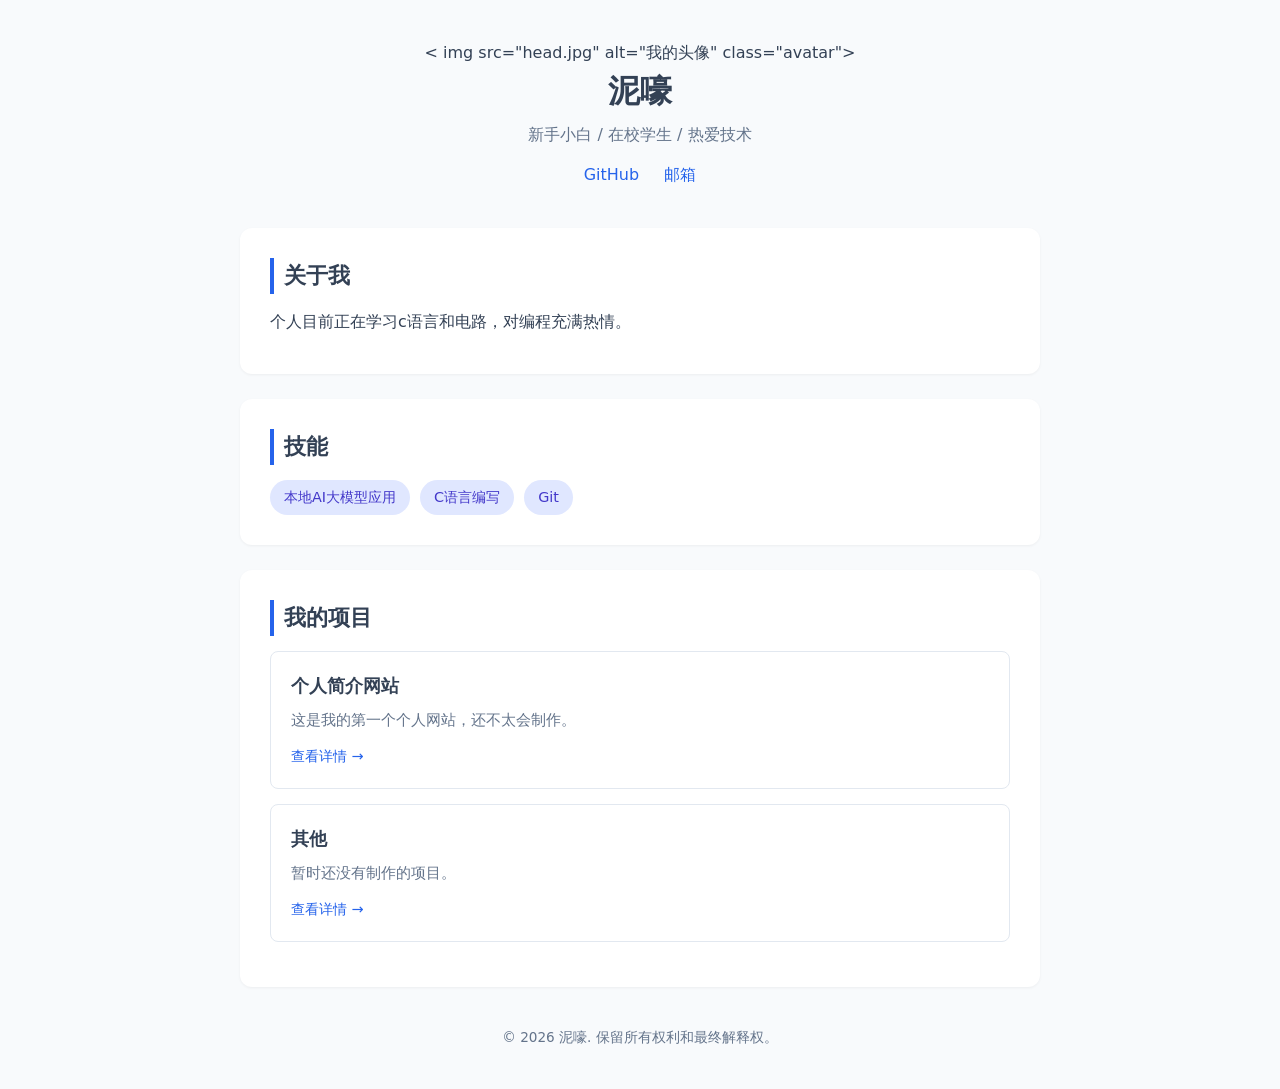
==== index.html @ 173e3781 "Add files via upload a profile for work" ====
<!DOCTYPE html>
<html lang="zh-CN">
<head>
    <meta charset="UTF-8">
    <meta name="viewport" content="width=device-width, initial-scale=1.0">
    <title>我的个人简介</title>
    <!-- 引入 CSS 文件，不需要编译 -->
    <link rel="stylesheet" href="style.css">
</head>
<body>

    <div class="container">
        <!-- 头部信息 -->
        <header class="header">
            <!-- 可以替换成你的头像图片，比如放在 wwwroot 里的 avatar.jpg -->
            < img src="head.jpg" alt="我的头像" class="avatar">
            <h1>泥嚎</h1>
            <p class="subtitle">新手小白 / 在校学生 / 热爱技术</p >
            <div class="social-links">
                <a href=" " target="_blank">GitHub</a >
                <a href="mailto:你的邮箱@example.com">邮箱</a >
            </div>
        </header>

        <!-- 关于我 -->
        <section class="section">
            <h2>关于我</h2>
            <p>个人目前正在学习c语言和电路，对编程充满热情。</p >
        </section>

        <!-- 技能 -->
        <section class="section">
            <h2>技能</h2>
            <div class="skills">
                <span class="skill-tag">本地AI大模型应用</span>
                <span class="skill-tag">C语言编写</span>
                <span class="skill-tag">Git</span>
            </div>
        </section>

        <!-- 项目/作品 -->
        <section class="section">
            <h2>我的项目</h2>
            <div class="project-card">
                <h3>个人简介网站</h3>
                <p>这是我的第一个个人网站，还不太会制作。</p >
                <a href="#" class="project-link">查看详情 →</a >
            </div>
            <div class="project-card">
                <h3>其他</h3>
                <p>暂时还没有制作的项目。</p >
                <a href="#" class="project-link">查看详情 →</a >
            </div>
        </section>
    </div>

    <!-- 页脚 -->
    <footer class="footer">
        <p>© 2026 泥嚎. 保留所有权利和最终解释权。</p >
    </footer>

</body>
</html>
---- style.css ----
/* 定义全局颜色变量，方便统一修改 */
:root {
    --primary-color: #2563eb; /* 主色调：蓝色 */
    --bg-color: #f8fafc; /* 背景色：浅灰 */
    --card-bg: #ffffff; /* 卡片背景：白色 */
    --text-color: #334155; /* 正文颜色：深灰 */
    --text-light: #64748b; /* 辅助文字颜色：浅灰 */
}

/* 基础重置 */
* {
    margin: 0;
    padding: 0;
    box-sizing: border-box;
}

body {
    font-family: system-ui, -apple-system, "Segoe UI", Roboto, "Helvetica Neue", Arial, sans-serif;
    background-color: var(--bg-color);
    color: var(--text-color);
    line-height: 1.6;
    padding: 40px 20px;
}

/* 主容器：限制最大宽度并居中 */
.container {
    max-width: 800px;
    margin: 0 auto;
}

/* 头部样式 */
.header {
    text-align: center;
    margin-bottom: 40px;
}

.avatar {
    width: 120px;
    height: 120px;
    border-radius: 50%; /* 圆形头像 */
    object-fit: cover;
    border: 4px solid var(--card-bg);
    box-shadow: 0 4px 6px -1px rgba(0, 0, 0, 0.1);
    margin-bottom: 15px;
}

.header h1 {
    font-size: 2rem;
    color: var(--text-color);
    margin-bottom: 5px;
}

.subtitle {
    color: var(--text-light);
    font-size: 1rem;
    margin-bottom: 15px;
}

/* 社交链接 */
.social-links a {
    display: inline-block;
    margin: 0 10px;
    color: var(--primary-color);
    text-decoration: none;
    font-weight: 500;
    transition: color 0.2s;
}

    .social-links a:hover {
        color: #1d4ed8; /* 悬停时颜色变深 */
        text-decoration: underline;
    }

/* 通用区块样式 */
.section {
    background-color: var(--card-bg);
    border-radius: 12px;
    padding: 30px;
    margin-bottom: 25px;
    box-shadow: 0 1px 3px rgba(0, 0, 0, 0.05);
}

    .section h2 {
        font-size: 1.4rem;
        color: var(--text-color);
        margin-bottom: 15px;
        border-left: 4px solid var(--primary-color);
        padding-left: 10px;
    }

    .section p {
        margin-bottom: 10px;
    }

/* 技能标签 */
.skills {
    display: flex;
    flex-wrap: wrap;
    gap: 10px;
}

.skill-tag {
    background-color: #e0e7ff; /* 浅蓝背景 */
    color: #4338ca; /* 深蓝文字 */
    padding: 6px 14px;
    border-radius: 20px;
    font-size: 0.9rem;
    font-weight: 500;
}

/* 项目卡片 */
.project-card {
    border: 1px solid #e2e8f0;
    border-radius: 8px;
    padding: 20px;
    margin-bottom: 15px;
    transition: transform 0.2s, box-shadow 0.2s;
}

    .project-card:hover {
        transform: translateY(-2px);
        box-shadow: 0 4px 12px rgba(0, 0, 0, 0.08);
    }

    .project-card h3 {
        font-size: 1.1rem;
        color: var(--text-color);
        margin-bottom: 8px;
    }

    .project-card p {
        color: var(--text-light);
        font-size: 0.95rem;
        margin-bottom: 10px;
    }

.project-link {
    color: var(--primary-color);
    text-decoration: none;
    font-size: 0.9rem;
    font-weight: 500;
}

/* 页脚 */
.footer {
    text-align: center;
    color: var(--text-light);
    font-size: 0.85rem;
    margin-top: 40px;
}

/* 移动端适配 */
@media (max-width: 600px) {
    body {
        padding: 20px 15px;
    }

    .section {
        padding: 20px;
    }

    .header h1 {
        font-size: 1.6rem;
    }
}
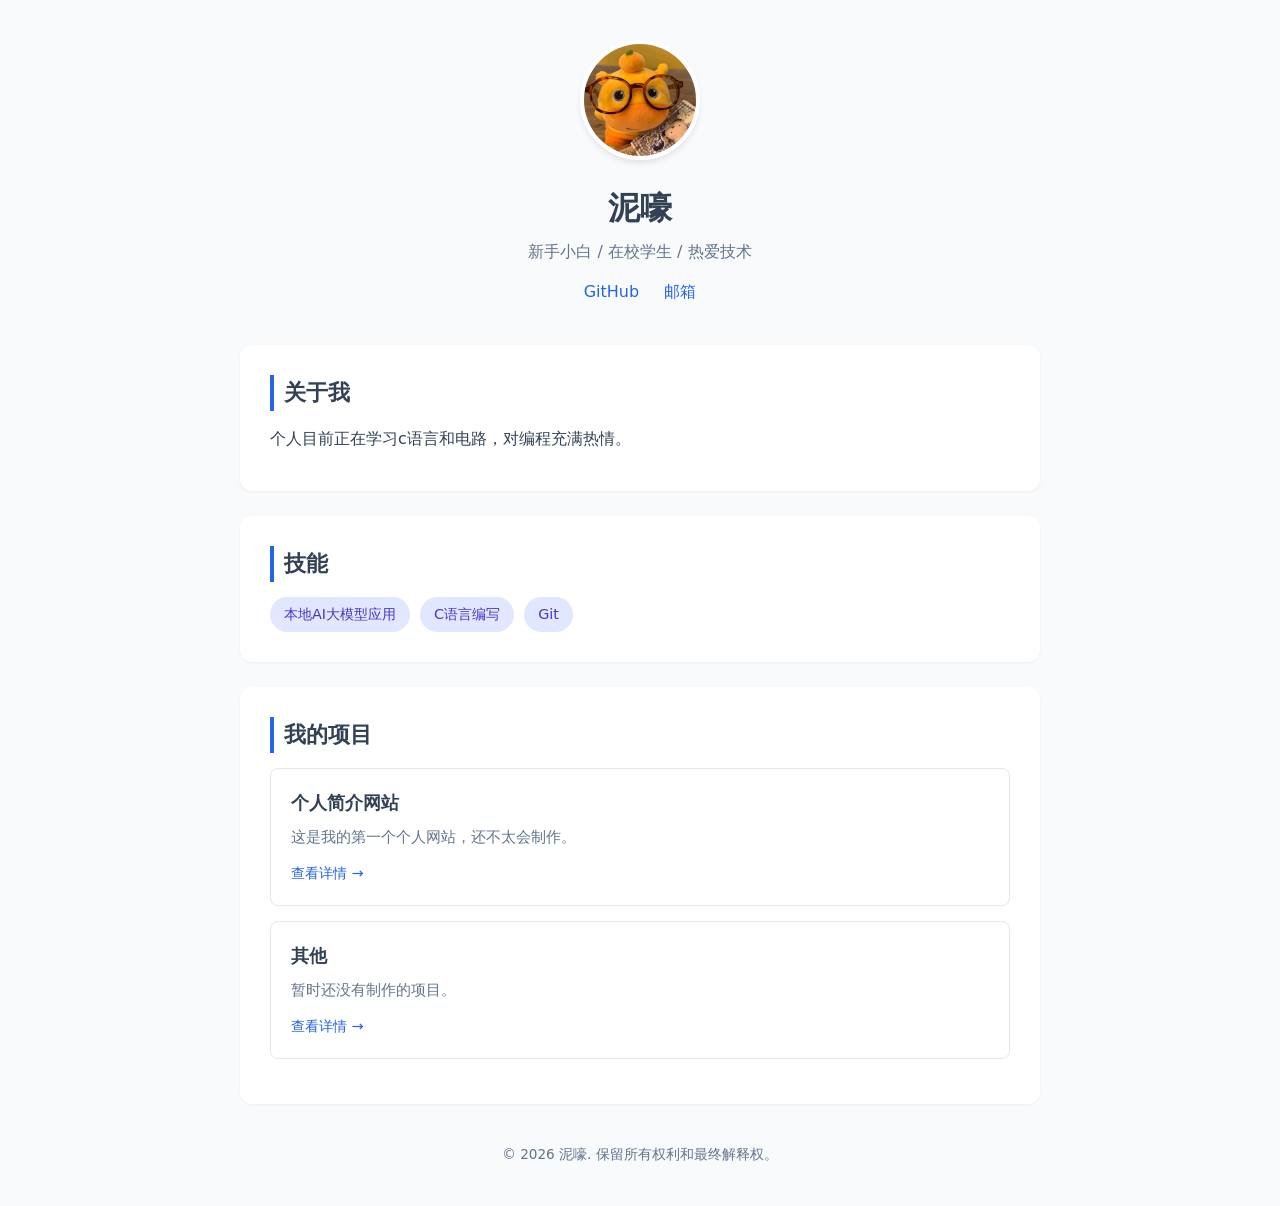
==== commit d4062119: "Update index.html" ====
--- a/index.html
+++ b/index.html
@@ -13,7 +13,7 @@
         <!-- 头部信息 -->
         <header class="header">
             <!-- 可以替换成你的头像图片，比如放在 wwwroot 里的 avatar.jpg -->
-            < img src="head.jpg" alt="我的头像" class="avatar">
+            <img src="head.jpg" alt="我的头像" class="avatar">
             <h1>泥嚎</h1>
             <p class="subtitle">新手小白 / 在校学生 / 热爱技术</p >
             <div class="social-links">
@@ -60,4 +60,4 @@
     </footer>
 
 </body>
-</html>+</html>
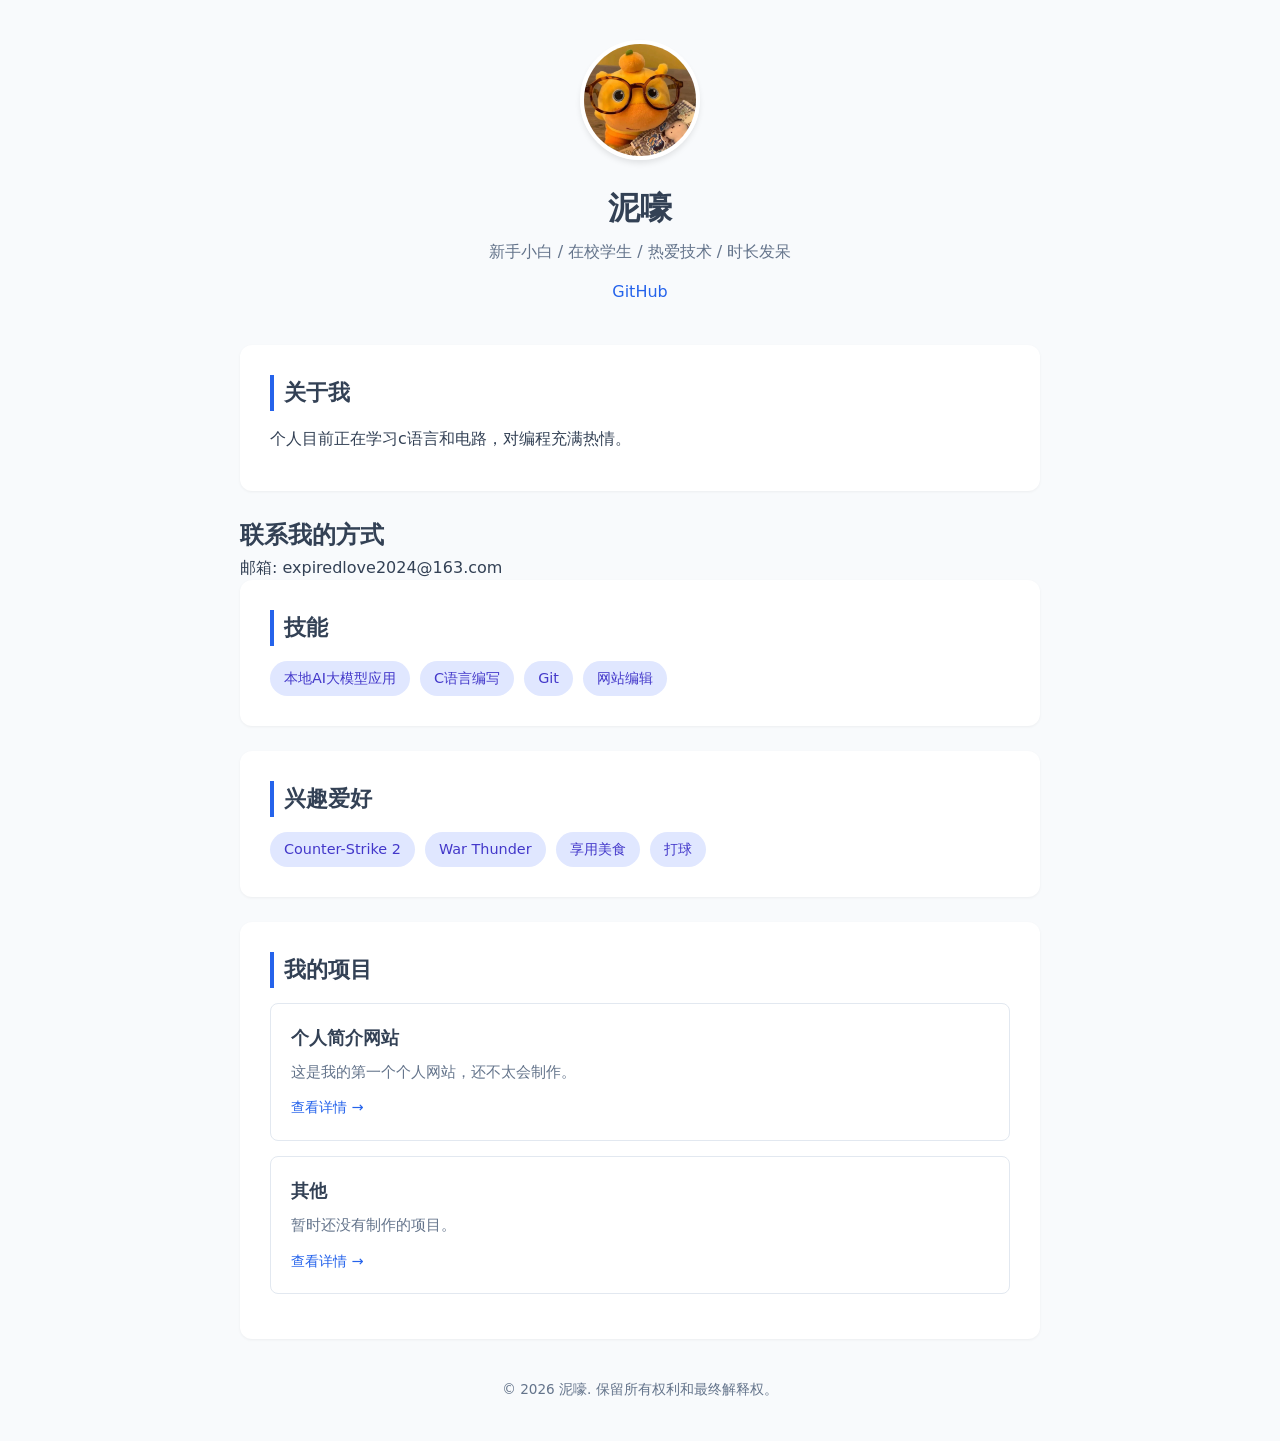
==== commit 7e11ab50: "Update index.html" ====
--- a/index.html
+++ b/index.html
@@ -3,58 +3,69 @@
 <head>
     <meta charset="UTF-8">
     <meta name="viewport" content="width=device-width, initial-scale=1.0">
-    <title>我的个人简介</title>
-    <!-- 引入 CSS 文件，不需要编译 -->
+    <title>泥嚎的个人简介</title>
     <link rel="stylesheet" href="style.css">
 </head>
 <body>
 
     <div class="container">
-        <!-- 头部信息 -->
+       
         <header class="header">
-            <!-- 可以替换成你的头像图片，比如放在 wwwroot 里的 avatar.jpg -->
+           
             <img src="head.jpg" alt="我的头像" class="avatar">
             <h1>泥嚎</h1>
-            <p class="subtitle">新手小白 / 在校学生 / 热爱技术</p >
+            <p class="subtitle">新手小白 / 在校学生 / 热爱技术 / 时长发呆</p>
             <div class="social-links">
-                <a href=" " target="_blank">GitHub</a >
-                <a href="mailto:你的邮箱@example.com">邮箱</a >
+                <a href="https://github.com/freshman-LuLu" target="_blank">GitHub</a >
+                
             </div>
         </header>
 
-        <!-- 关于我 -->
         <section class="section">
             <h2>关于我</h2>
-            <p>个人目前正在学习c语言和电路，对编程充满热情。</p >
+            <p>个人目前正在学习c语言和电路，对编程充满热情。</p>
         </section>
 
-        <!-- 技能 -->
+        <section calss="section">
+            <h2>联系我的方式</h2>
+            <p>邮箱: expiredlove2024@163.com</p>
+        </section>
+           
         <section class="section">
             <h2>技能</h2>
             <div class="skills">
                 <span class="skill-tag">本地AI大模型应用</span>
                 <span class="skill-tag">C语言编写</span>
                 <span class="skill-tag">Git</span>
+                <span class="skill-tag">网站编辑</span>
             </div>
         </section>
 
-        <!-- 项目/作品 -->
+        <section class="section">
+            <h2>兴趣爱好</h2>
+            <div class="skills">
+                <span class="skill-tag">Counter-Strike 2</span>
+                <span class="skill-tag">War Thunder</span>
+                <span class="skill-tag">享用美食</span>
+                <span class="skill-tag">打球</span>
+            </div>
+        </section>
+
         <section class="section">
             <h2>我的项目</h2>
             <div class="project-card">
                 <h3>个人简介网站</h3>
-                <p>这是我的第一个个人网站，还不太会制作。</p >
-                <a href="#" class="project-link">查看详情 →</a >
+                <p>这是我的第一个个人网站，还不太会制作。</p>
+                <a href="#" class="project-link">查看详情 →</a>
             </div>
             <div class="project-card">
                 <h3>其他</h3>
-                <p>暂时还没有制作的项目。</p >
-                <a href="#" class="project-link">查看详情 →</a >
+                <p>暂时还没有制作的项目。</p>
+                <a href="#" class="project-link">查看详情 →</a>
             </div>
         </section>
     </div>
 
-    <!-- 页脚 -->
     <footer class="footer">
         <p>© 2026 泥嚎. 保留所有权利和最终解释权。</p >
     </footer>
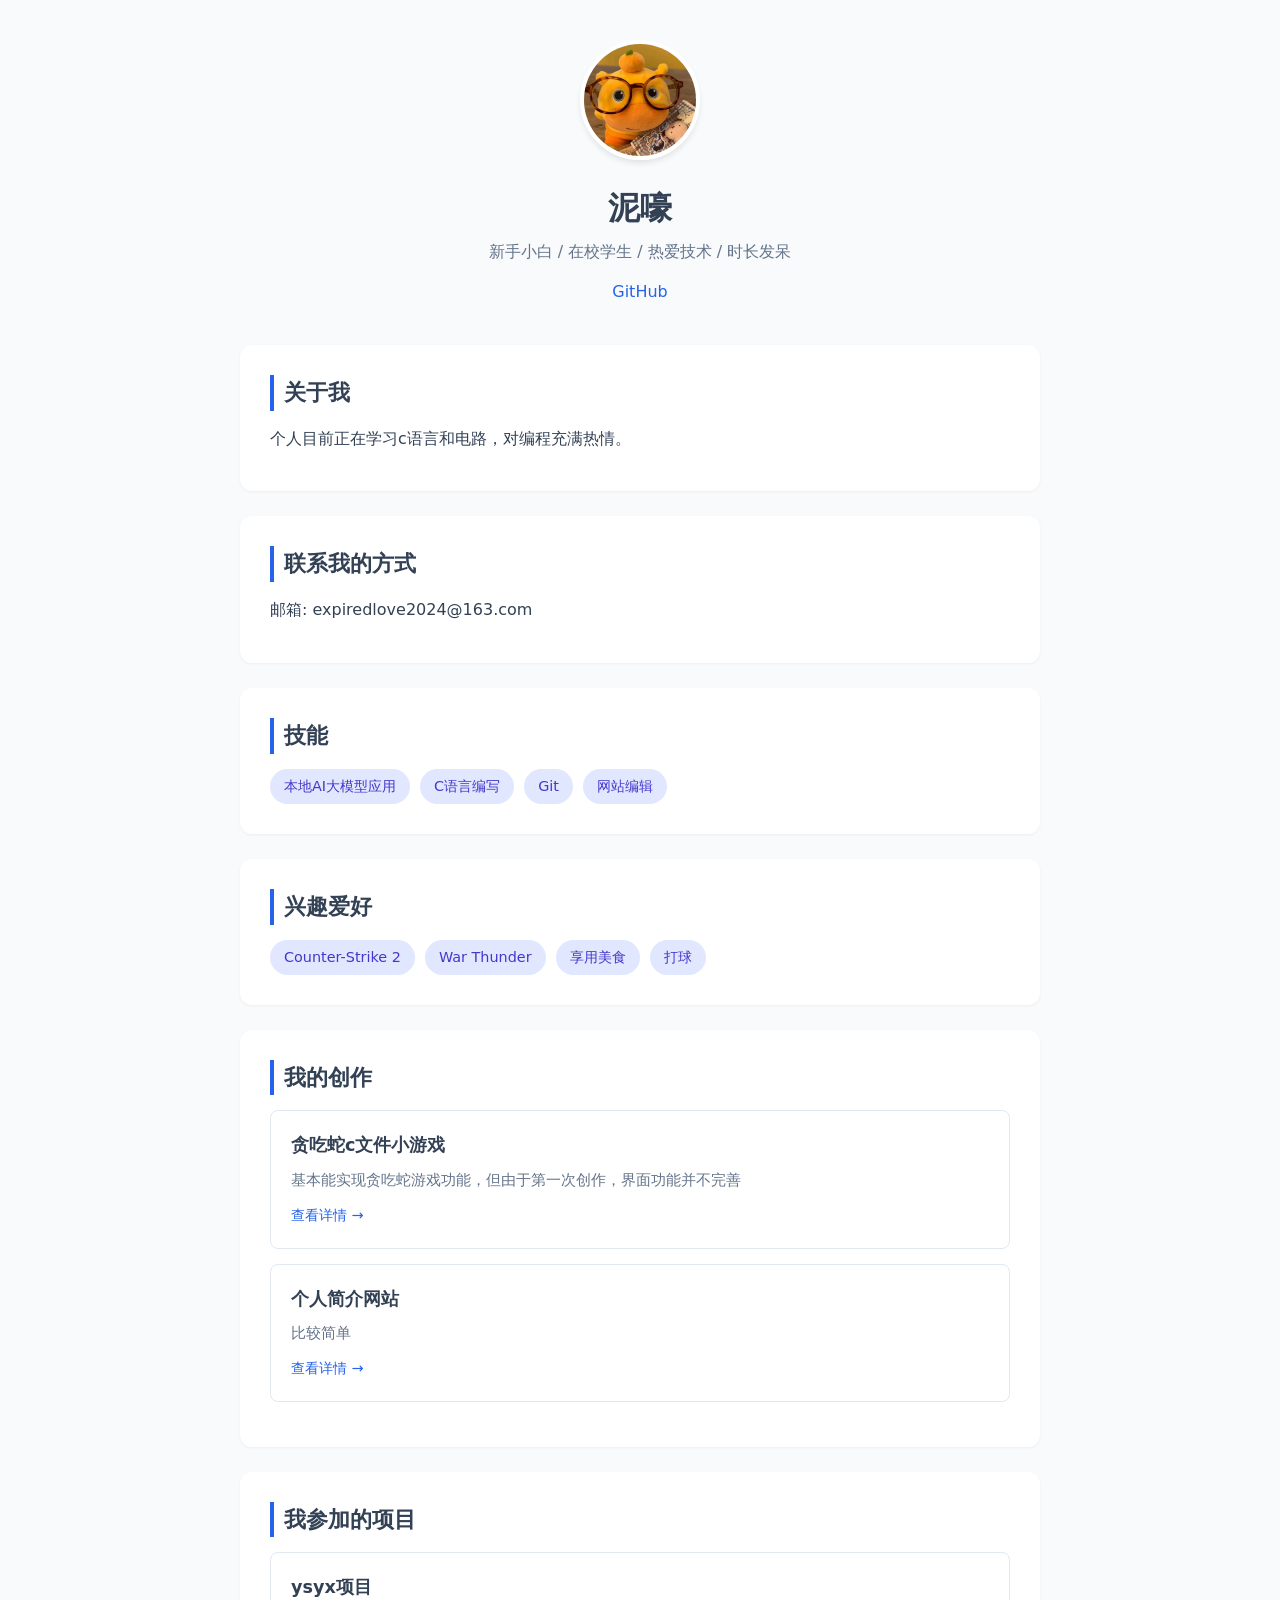
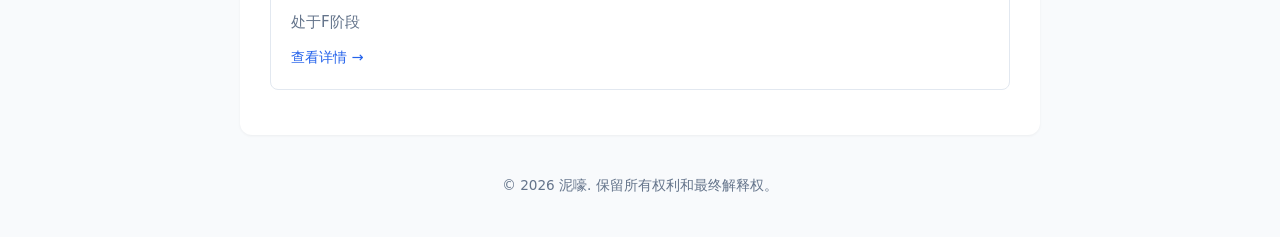
==== commit ef724a83: "Update index.html" ====
--- a/index.html
+++ b/index.html
@@ -26,7 +26,7 @@
             <p>个人目前正在学习c语言和电路，对编程充满热情。</p>
         </section>
 
-        <section calss="section">
+        <section class="section">
             <h2>联系我的方式</h2>
             <p>邮箱: expiredlove2024@163.com</p>
         </section>
@@ -52,15 +52,24 @@
         </section>
 
         <section class="section">
-            <h2>我的项目</h2>
+            <h2>我的创作</h2>
+            <div class="project-card">
+                <h3>贪吃蛇c文件小游戏</h3>
+                <p>基本能实现贪吃蛇游戏功能，但由于第一次创作，界面功能并不完善</p>
+                <a href="https://github.com/freshman-LuLu/snake.git" class="project-link">查看详情 →</a>
+            </div>
             <div class="project-card">
                 <h3>个人简介网站</h3>
-                <p>这是我的第一个个人网站，还不太会制作。</p>
-                <a href="#" class="project-link">查看详情 →</a>
+                <p>比较简单</p>
+                <a href="https://freshman-lulu.github.io/profile1/" class="project-link">查看详情 →</a>
             </div>
+        </section>
+
+              <section class="section">
+            <h2>我参加的项目</h2>
             <div class="project-card">
-                <h3>其他</h3>
-                <p>暂时还没有制作的项目。</p>
+                <h3>ysyx项目</h3>
+                <p>处于F阶段</p>
                 <a href="#" class="project-link">查看详情 →</a>
             </div>
         </section>
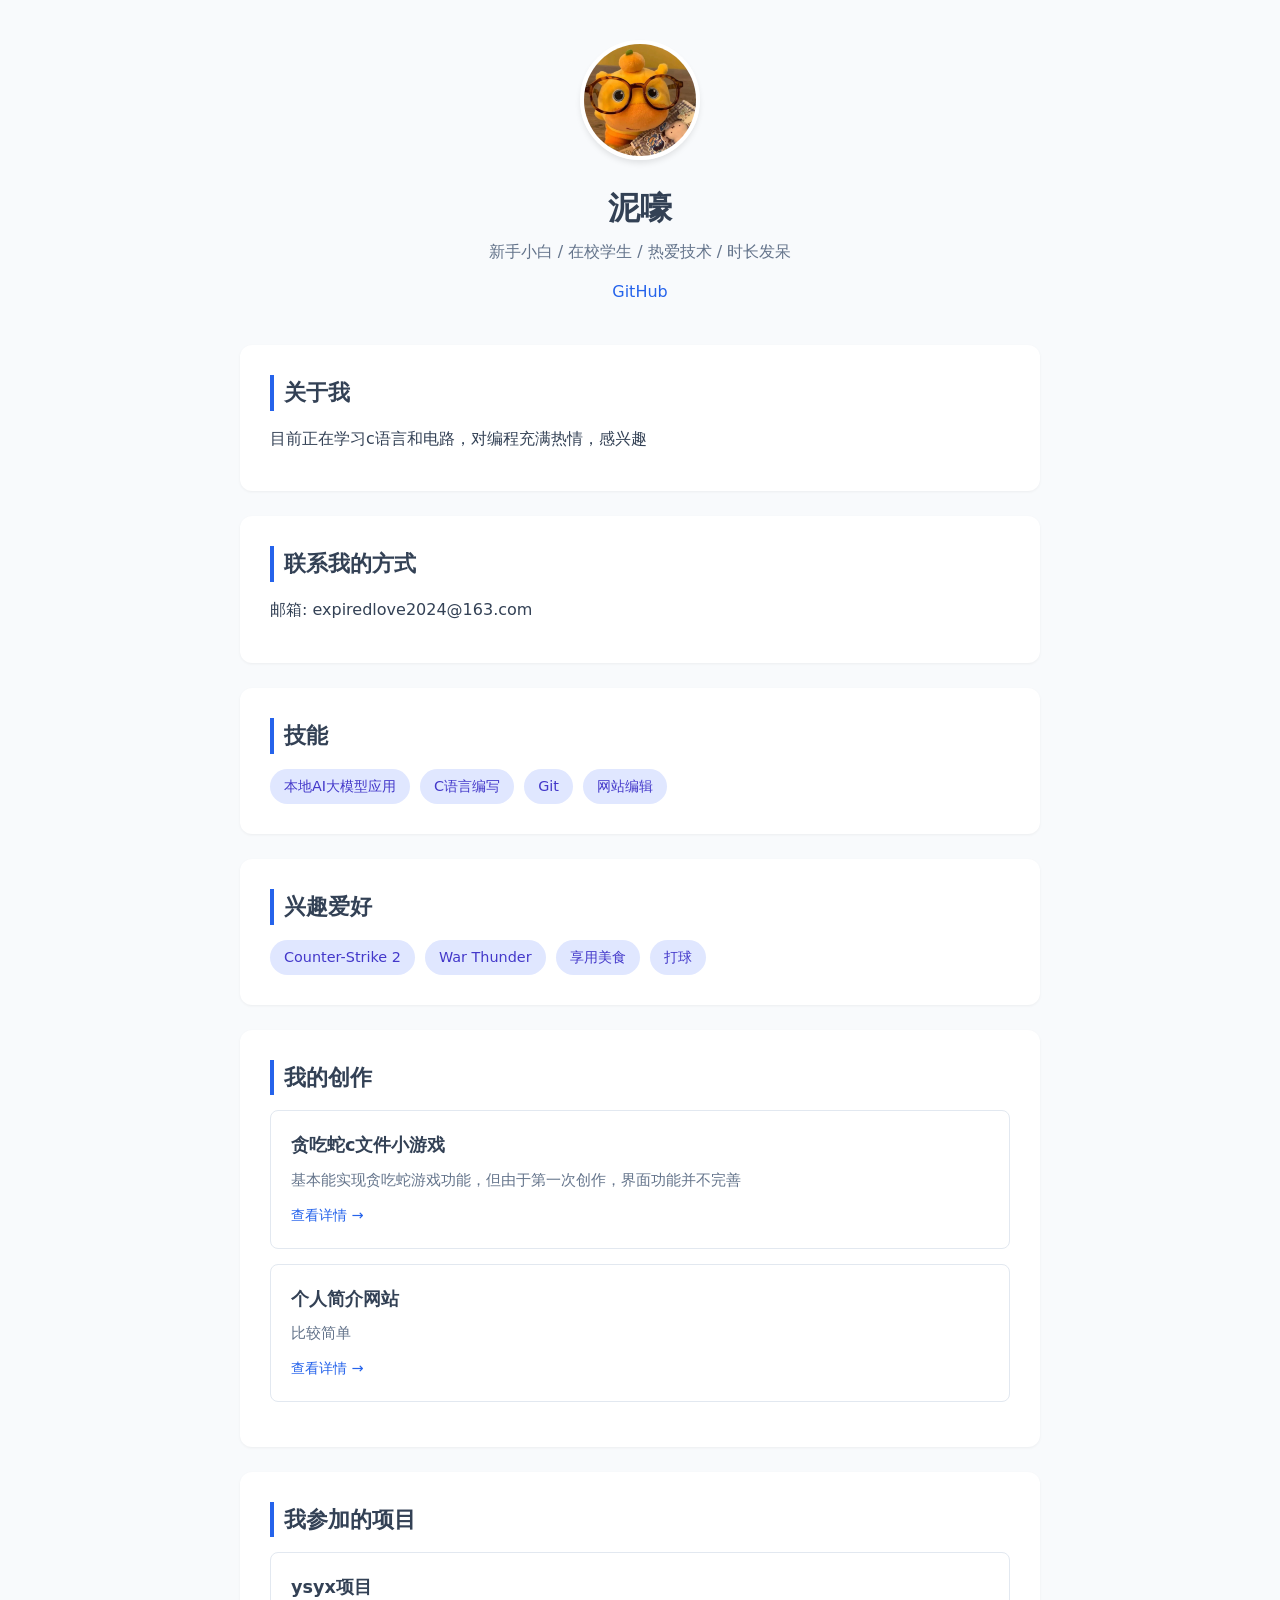
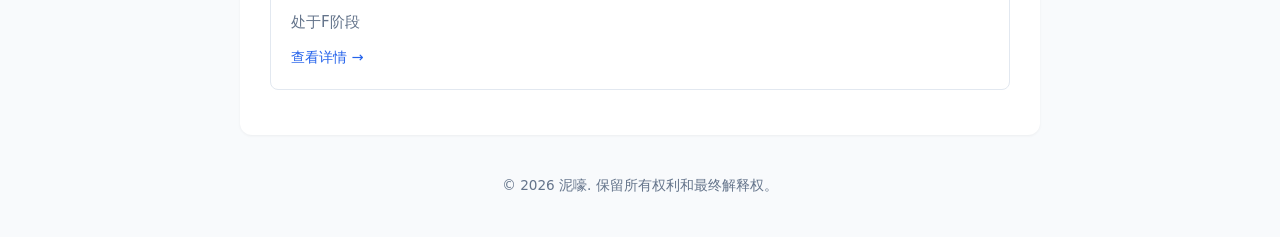
==== commit 2b32d416: "Update index.html" ====
--- a/index.html
+++ b/index.html
@@ -23,7 +23,7 @@
 
         <section class="section">
             <h2>关于我</h2>
-            <p>个人目前正在学习c语言和电路，对编程充满热情。</p>
+            <p>目前正在学习c语言和电路，对编程充满热情，感兴趣</p>
         </section>
 
         <section class="section">
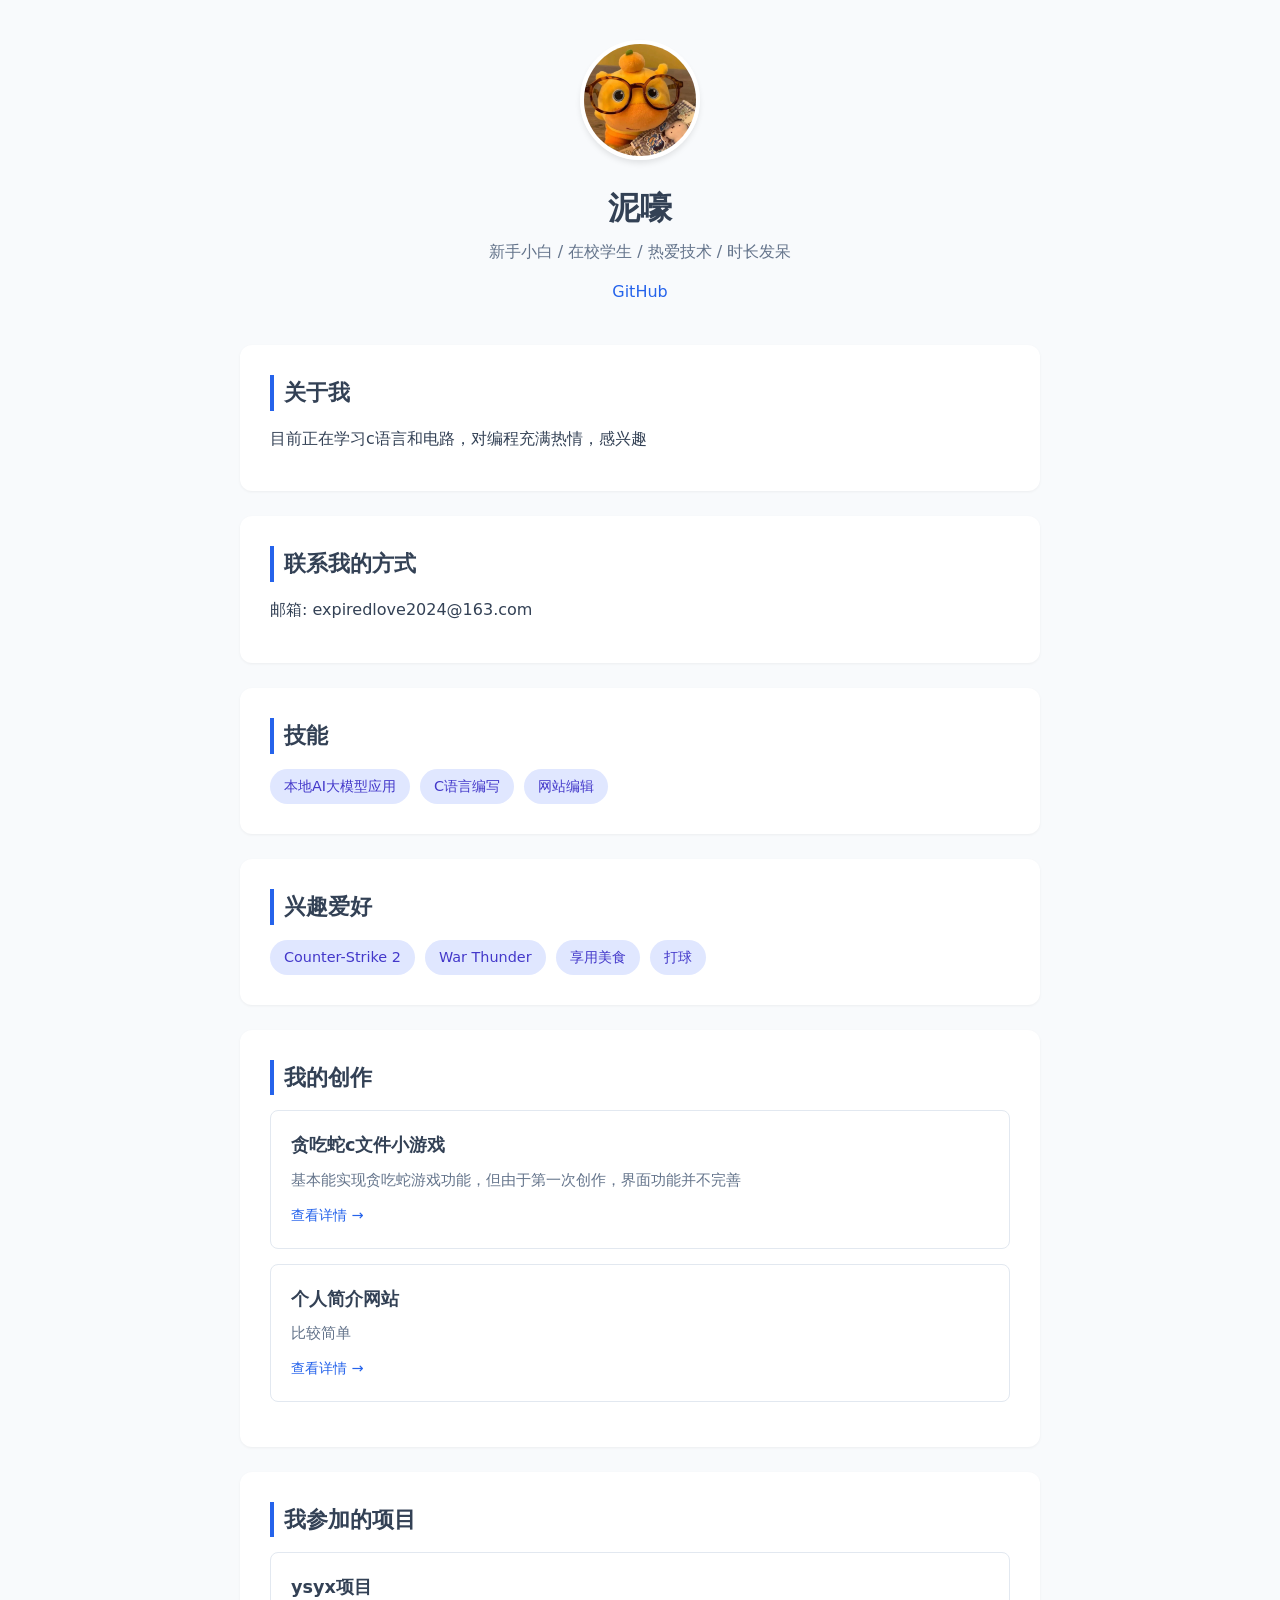
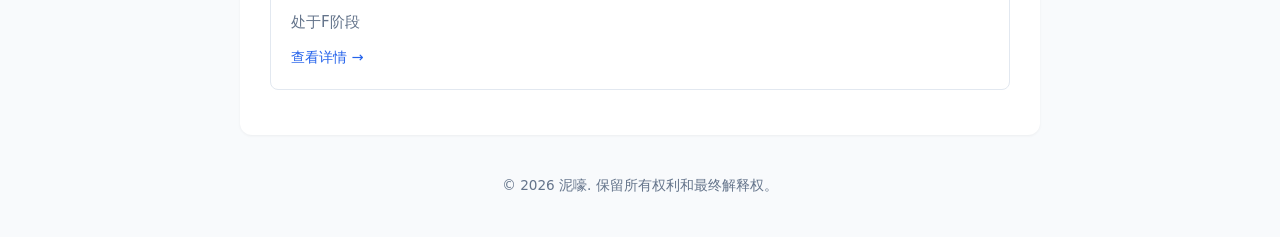
==== commit 196992f0: "Update index.html" ====
--- a/index.html
+++ b/index.html
@@ -36,7 +36,6 @@
             <div class="skills">
                 <span class="skill-tag">本地AI大模型应用</span>
                 <span class="skill-tag">C语言编写</span>
-                <span class="skill-tag">Git</span>
                 <span class="skill-tag">网站编辑</span>
             </div>
         </section>
